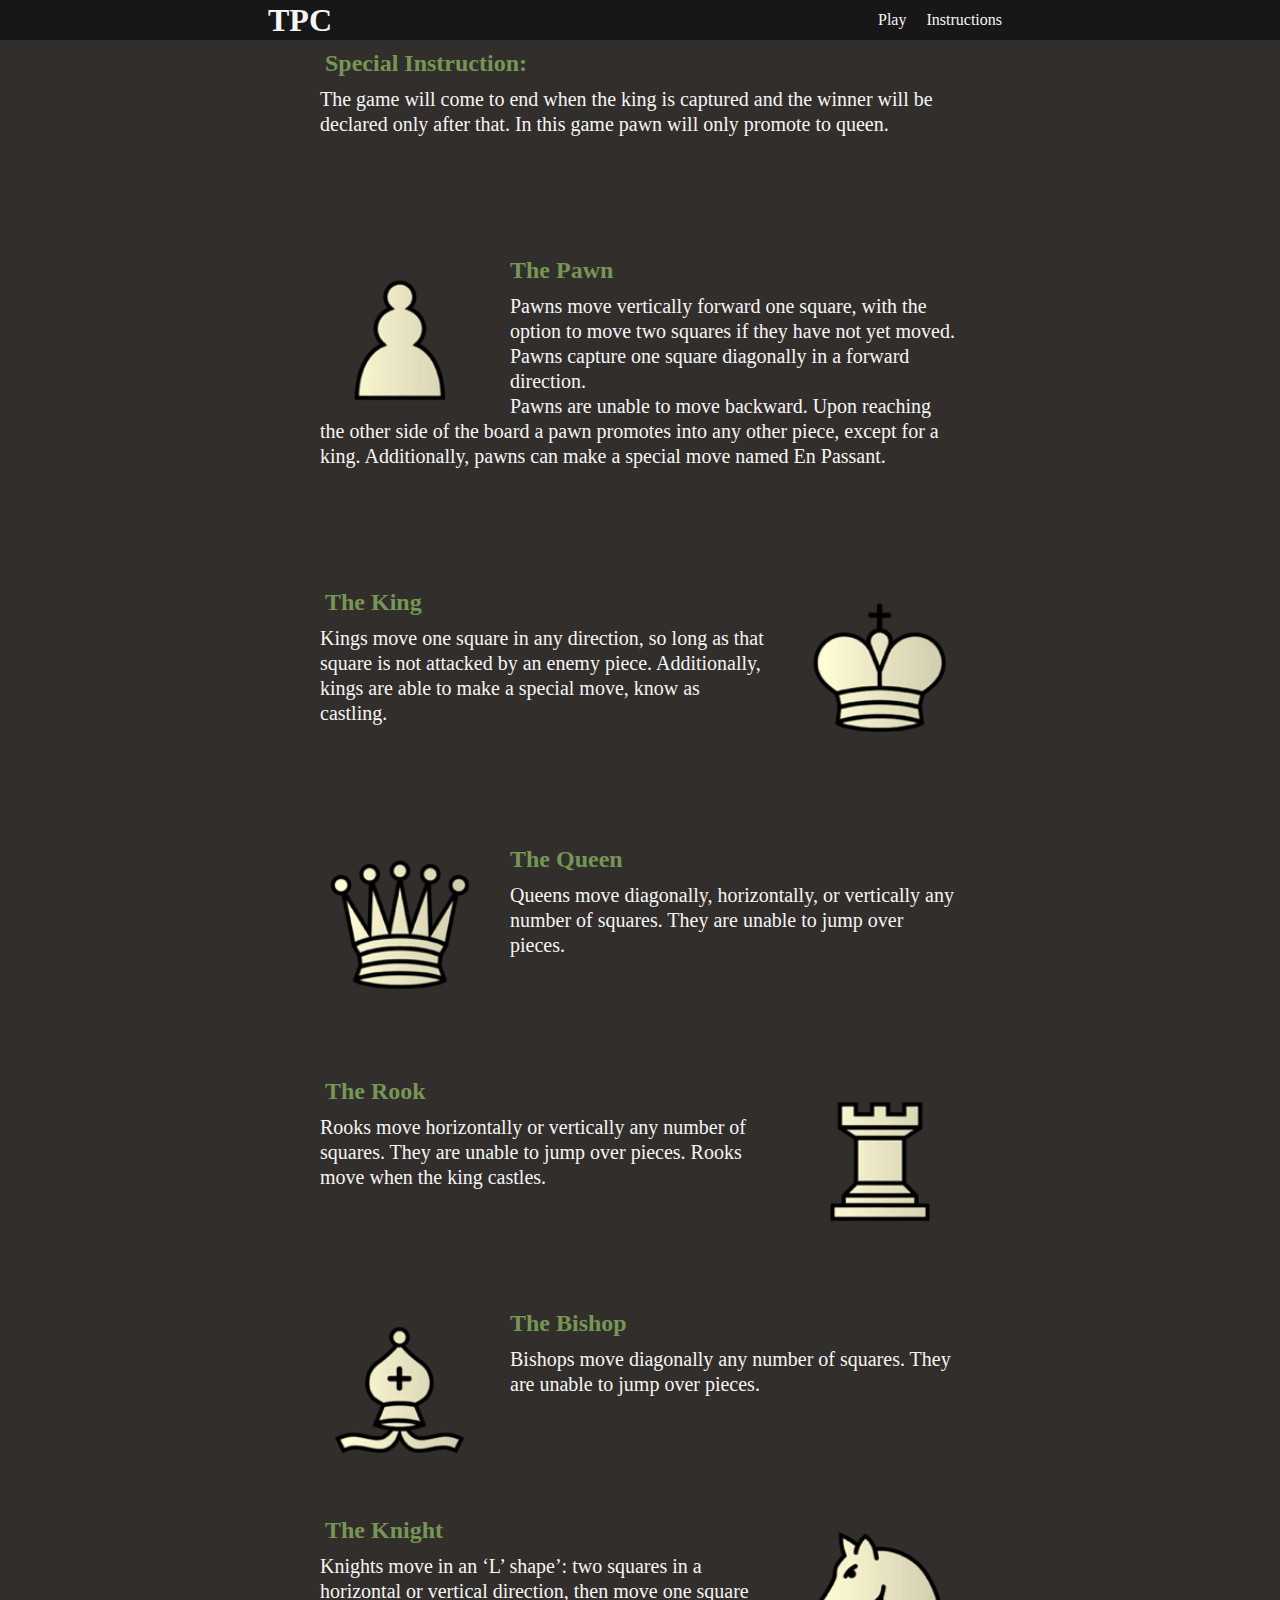
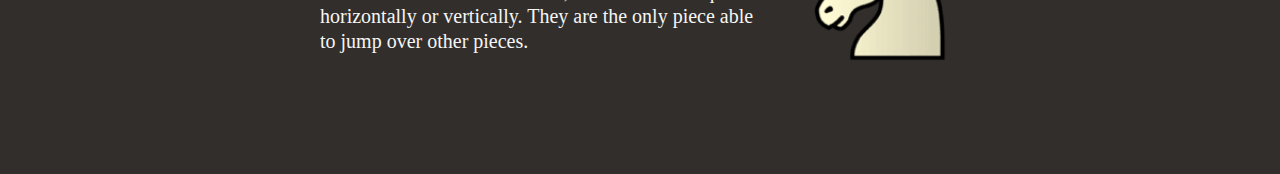
==== instructions.html @ 2f6a1329 "final commit" ====
<!DOCTYPE html>
<html lang="en">

<head>
    <meta charset="UTF-8">
    <meta http-equiv="X-UA-Compatible" content="IE=edge">
    <meta name="viewport" content="width=device-width, initial-scale=1.0">
    <link rel="stylesheet" href="inst.css">
    <title>Two Player Chess</title>
</head>

<body>

    <nav>
        <h1>TPC</h1>
        <ul class="flex">
            <li><a href="index.html">Play</a></li>
            <li><a href="instructions.html">Instructions</a></li>
        </ul>
    </nav>

    <div class="special">
        <h2>Special Instruction: </h2>
        <p>The game will come to end when the king is captured and the winner will be declared only after that. In this game pawn will only promote to queen.</p>
    </div>

    <div class="regular">
        <div id="pawn">
            <img src="img/wpawn.png" alt="Pawn">
            <h2>The Pawn</h2>
            <p>
                Pawns move vertically forward one square, with the option to move two squares if they have not yet moved. Pawns capture one square diagonally in a forward direction. <br> Pawns are unable to move backward. Upon reaching the other side
                of the board a pawn promotes into any other piece, except for a king. Additionally, pawns can make a special move named En Passant.
            </p>
        </div>
        <div id="king">
            <img src="img/wking.png" alt="King">
            <h2>The King</h2>
            <p>
                Kings move one square in any direction, so long as that square is not attacked by an enemy piece. Additionally, kings are able to make a special move, know as castling.
            </p>
        </div>
        <div id="queen">
            <img src="img/wqueen.png" alt="Queen">
            <h2>The Queen</h2>
            <p>
                Queens move diagonally, horizontally, or vertically any number of squares. They are unable to jump over pieces.
            </p>
        </div>
        <div id="rook">
            <img src="img/wrook.png" alt="Rook">
            <h2>The Rook</h2>
            <p>
                Rooks move horizontally or vertically any number of squares. They are unable to jump over pieces. Rooks move when the king castles.
            </p>
        </div>
        <div id="bishop">
            <img src="img/wbishop.png" alt="Bishop">
            <h2>The Bishop</h2>
            <p>
                Bishops move diagonally any number of squares. They are unable to jump over pieces.
            </p>
        </div>
        <div id="knight">
            <img src="img/wknight.png" alt="Knight">
            <h2>The Knight</h2>
            <p>
                Knights move in an ‘L’ shape’: two squares in a horizontal or vertical direction, then move one square horizontally or vertically. They are the only piece able to jump over other pieces.
            </p>
        </div>
    </div>
</body>

</html>
---- inst.css ----
* {
    box-sizing: border-box;
    margin: 0;
    padding: 0;
}

body {
    background-color: #312e2b;
}

img {
    color: whitesmoke;
    width: 25%;
}

nav {
    display: flex;
    height: 40px;
    background-color: rgb(24, 23, 23);
    justify-content: space-around;
    align-items: center;
}

nav h1 {
    color: whitesmoke;
}

nav li {
    list-style-type: none;
    padding: 5px;
    margin: 5px;
}

nav a {
    text-decoration: none;
    color: whitesmoke;
}

nav a:hover {
    color: #769656;
    transform: scale(1.01);
}

.flex {
    display: flex;
    align-items: center;
    justify-content: center;
}

.special,
.regular {
    width: 50%;
    margin: auto;
    color: whitesmoke;
}

h2 {
    color: #769656;
    margin: 10px 5px;
}

.regular div {
    width: 100%;
    margin: 120px auto;
    text-align: left;
}

p {
    font-size: 20px;
    line-height: 1.25;
}

#pawn img,
#queen img,
#bishop img {
    float: left;
    margin-right: 30px;
}

#king img,
#rook img,
#knight img {
    float: right;
    margin-left: 30px;
}
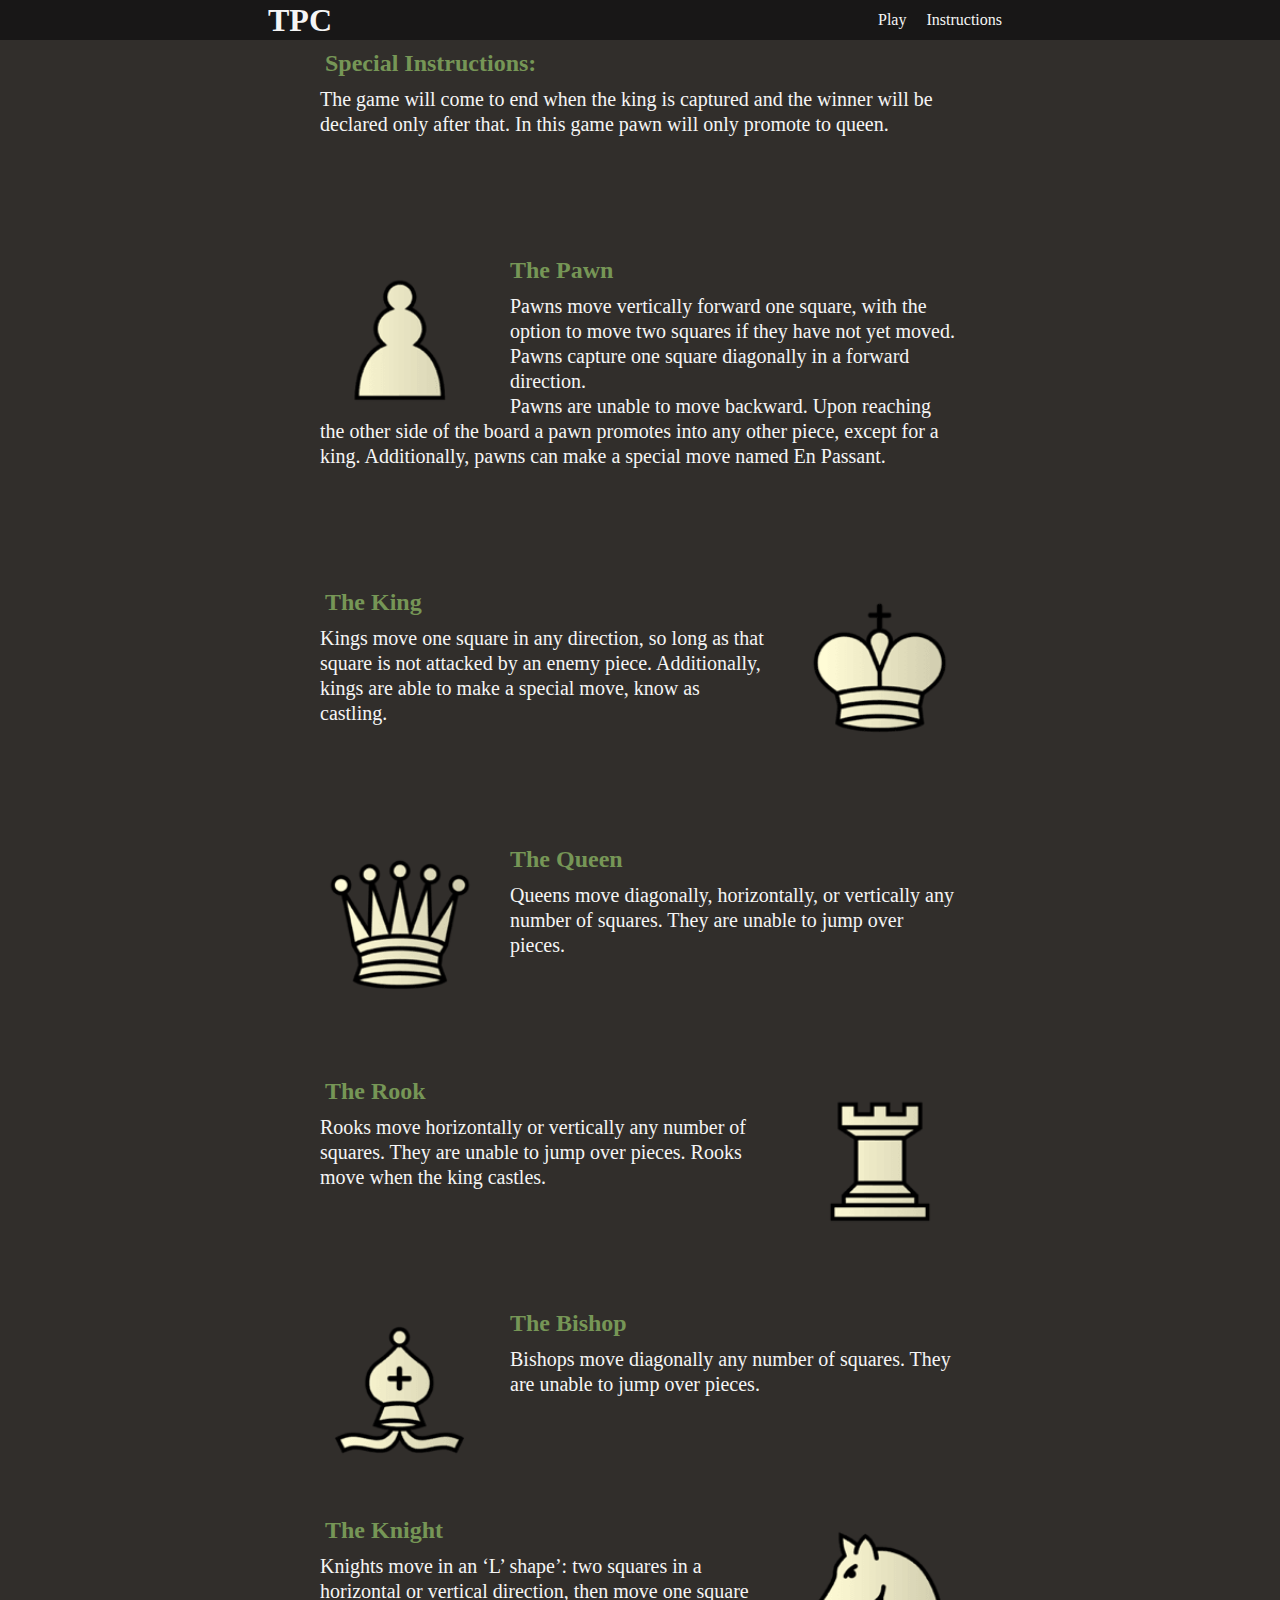
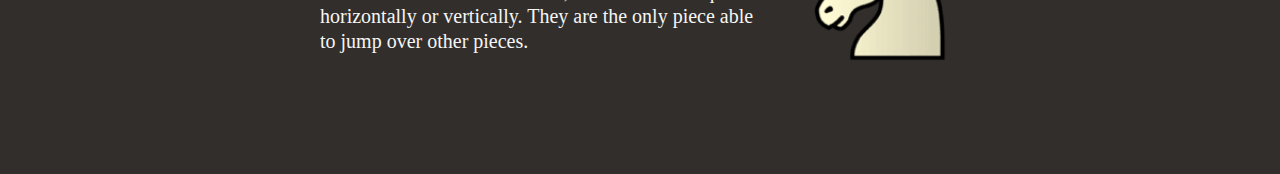
==== commit c38b4c95: "final commit" ====
--- a/instructions.html
+++ b/instructions.html
@@ -20,7 +20,7 @@
     </nav>
 
     <div class="special">
-        <h2>Special Instruction: </h2>
+        <h2>Special Instructions: </h2>
         <p>The game will come to end when the king is captured and the winner will be declared only after that. In this game pawn will only promote to queen.</p>
     </div>
 
--- a/inst.css
+++ b/inst.css
@@ -38,7 +38,6 @@
 
 nav a:hover {
     color: #769656;
-    transform: scale(1.01);
 }
 
 .flex {
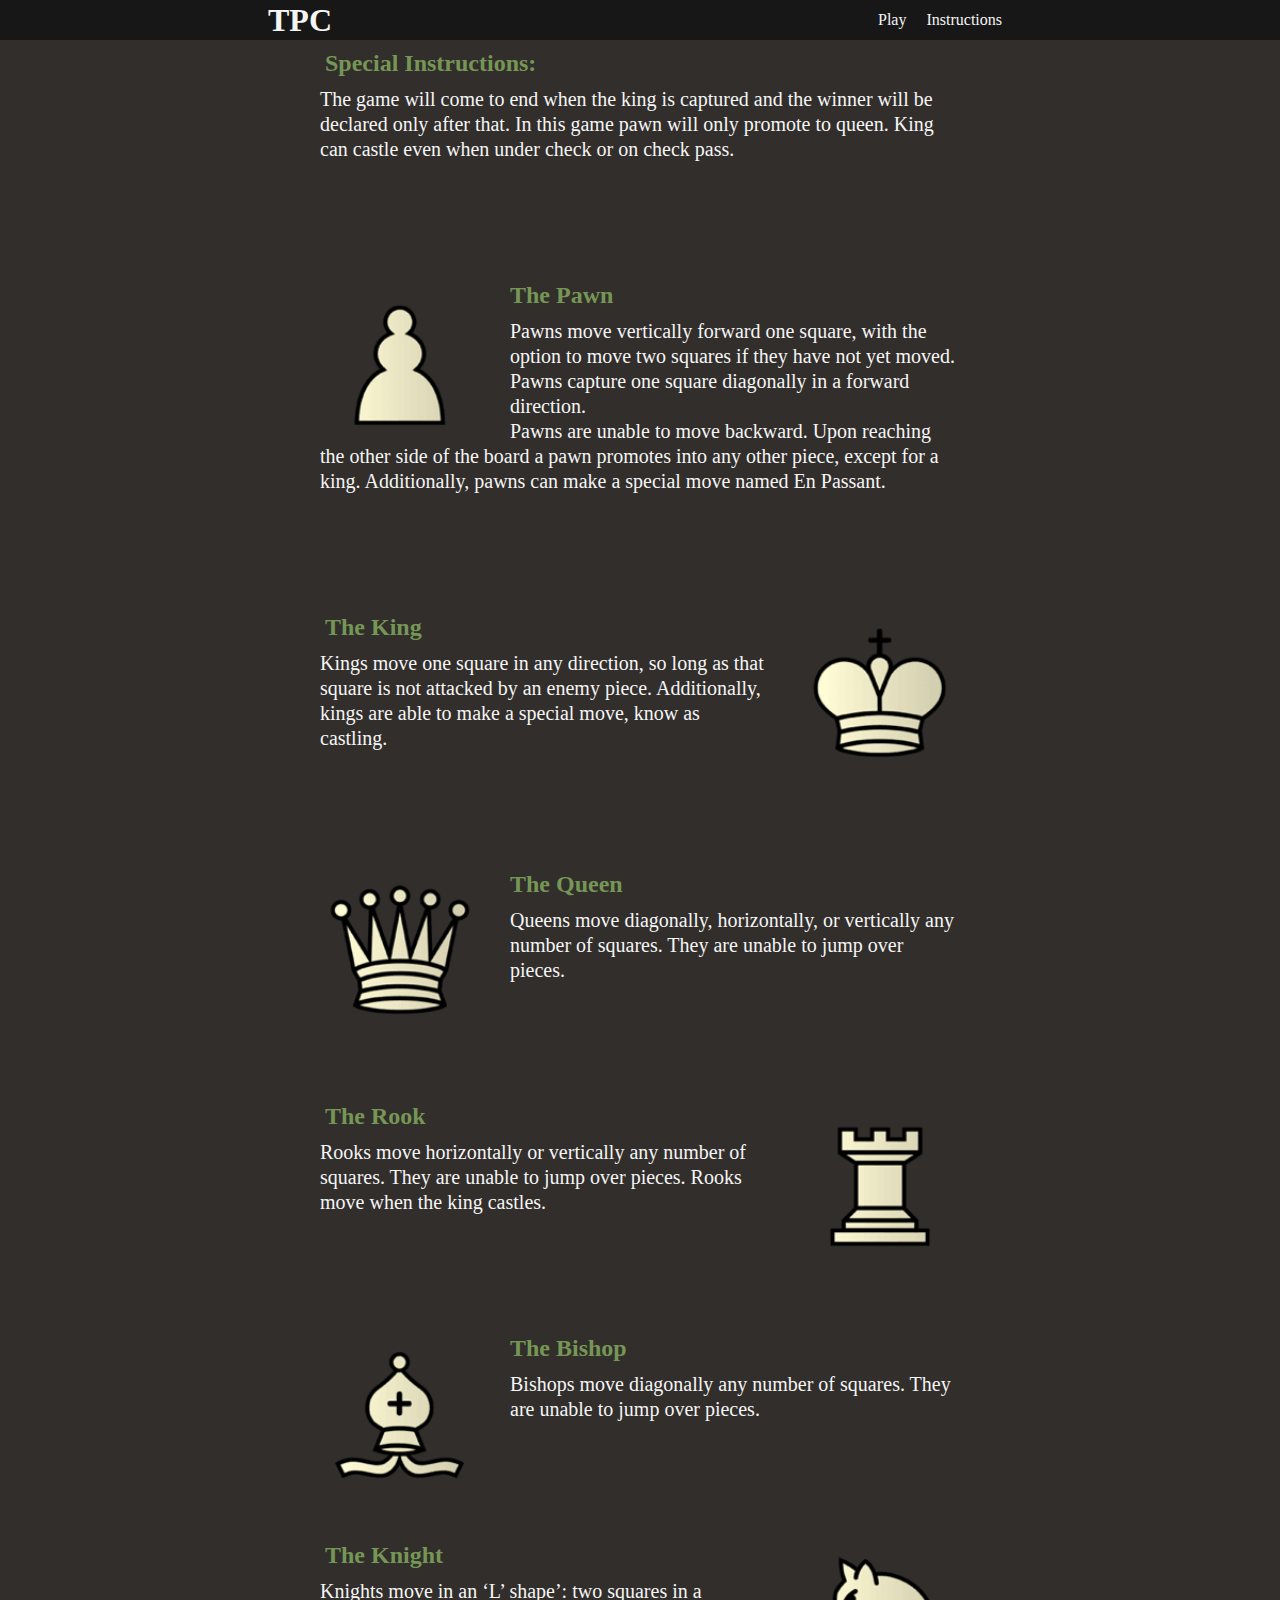
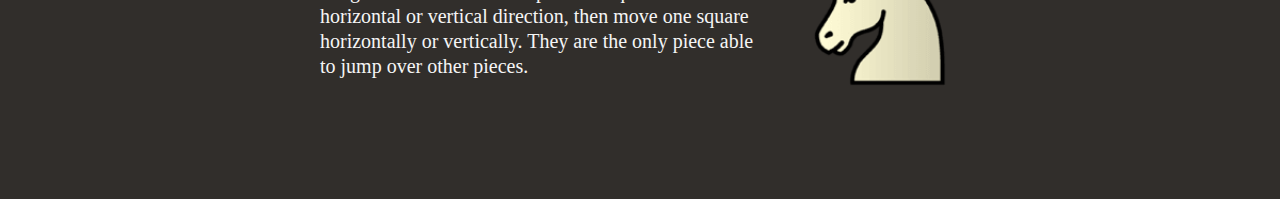
==== commit 6399698a: "final commit" ====
--- a/instructions.html
+++ b/instructions.html
@@ -21,7 +21,7 @@
 
     <div class="special">
         <h2>Special Instructions: </h2>
-        <p>The game will come to end when the king is captured and the winner will be declared only after that. In this game pawn will only promote to queen.</p>
+        <p>The game will come to end when the king is captured and the winner will be declared only after that. In this game pawn will only promote to queen. King can castle even when under check or on check pass.</p>
     </div>
 
     <div class="regular">
